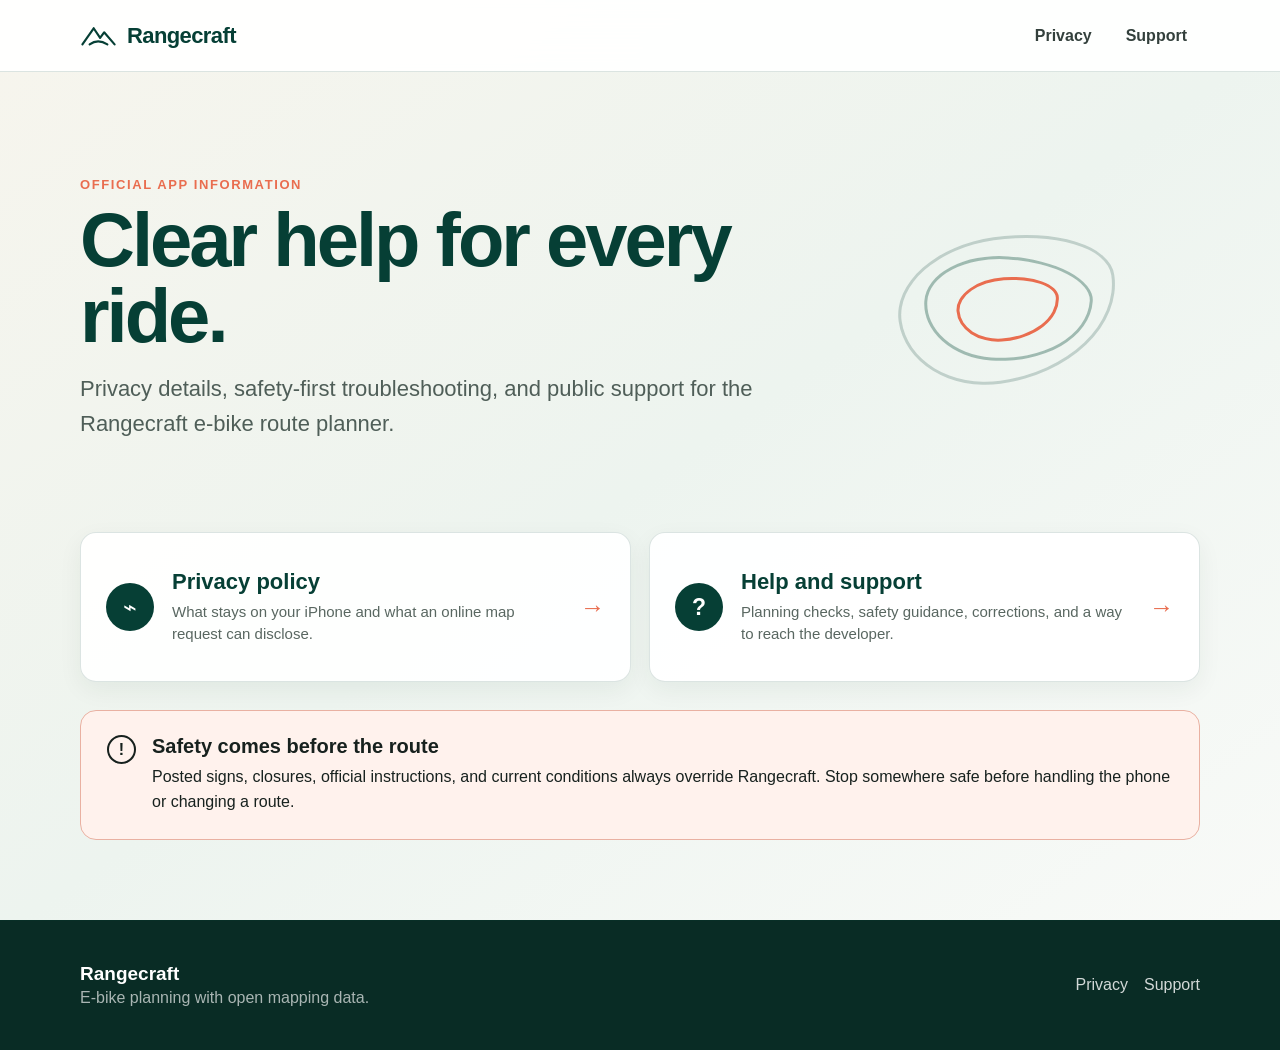
==== index.html @ 7d74fd7f "Publish Rangecraft privacy and support site" ====
<!doctype html>
<html lang="en">
  <head>
    <meta charset="UTF-8" />
    <meta name="viewport" content="width=device-width, initial-scale=1" />
    <meta name="description" content="Official privacy and support information for the Rangecraft e-bike route planner." />
    <meta name="color-scheme" content="light" />
    <title>Rangecraft · Privacy and Support</title>
    <link rel="canonical" href="https://moebiusrex.github.io/rangecraft-support/" />
    <link rel="stylesheet" href="styles.css" />
  </head>
  <body>
    <header class="site-header">
      <a class="brand" href="./" aria-label="Rangecraft support home">
        <svg viewBox="0 0 46 32" role="img" aria-label="Rangecraft mountain route mark">
          <path d="M3 27 17 7l8 12 5-7 13 15" />
          <path d="M12 27c7-5 14-5 22 0" />
        </svg>
        <span>Rangecraft</span>
      </a>
      <nav aria-label="Information pages">
        <a href="privacy/">Privacy</a>
        <a href="support/">Support</a>
      </nav>
    </header>

    <main class="page-shell">
      <section class="hero hero--home">
        <div>
          <p class="eyebrow">Official app information</p>
          <h1>Clear help for every ride.</h1>
          <p class="hero-copy">
            Privacy details, safety-first troubleshooting, and public support for the Rangecraft
            e-bike route planner.
          </p>
        </div>
        <div class="contours" aria-hidden="true"><span></span><span></span><span></span></div>
      </section>

      <section class="choice-grid" aria-label="Rangecraft information pages">
        <a class="choice-card" href="privacy/">
          <span class="choice-icon" aria-hidden="true">⌁</span>
          <span>
            <strong>Privacy policy</strong>
            <small>What stays on your iPhone and what an online map request can disclose.</small>
          </span>
          <span class="arrow" aria-hidden="true">→</span>
        </a>
        <a class="choice-card" href="support/">
          <span class="choice-icon" aria-hidden="true">?</span>
          <span>
            <strong>Help and support</strong>
            <small>Planning checks, safety guidance, corrections, and a way to reach the developer.</small>
          </span>
          <span class="arrow" aria-hidden="true">→</span>
        </a>
      </section>

      <section class="notice">
        <div class="notice-symbol" aria-hidden="true">!</div>
        <div>
          <h2>Safety comes before the route</h2>
          <p>
            Posted signs, closures, official instructions, and current conditions always override
            Rangecraft. Stop somewhere safe before handling the phone or changing a route.
          </p>
        </div>
      </section>
    </main>

    <footer class="site-footer">
      <div><strong>Rangecraft</strong><span>E-bike planning with open mapping data.</span></div>
      <div><a href="privacy/">Privacy</a><a href="support/">Support</a></div>
    </footer>
  </body>
</html>
---- styles.css ----
:root {
  color: #17211e;
  background: #f3f5ef;
  font-family: -apple-system, BlinkMacSystemFont, "Segoe UI", sans-serif;
  font-synthesis: none;
  text-rendering: optimizeLegibility;
  --ink: #17211e;
  --muted: #596761;
  --green: #063f35;
  --green-hover: #0a5547;
  --moss: #5f8b7f;
  --mint: #dfeae5;
  --sand: #f7f5ed;
  --coral: #e96d4f;
  --border: #d5dbd7;
}

* { box-sizing: border-box; }
html, body { min-width: 320px; min-height: 100%; margin: 0; }
body { background: linear-gradient(145deg, var(--sand), #edf4ef 48%, #fafbf9); }
a { color: var(--green); }
a:focus-visible { outline: 3px solid rgba(233, 109, 79, .45); outline-offset: 3px; border-radius: 4px; }

.site-header {
  min-height: 72px;
  display: flex;
  align-items: center;
  justify-content: space-between;
  gap: 24px;
  padding: 0 max(24px, calc((100vw - 1120px) / 2));
  border-bottom: 1px solid rgba(6, 63, 53, .14);
  background: rgba(255, 255, 255, .93);
  backdrop-filter: blur(16px);
  position: sticky;
  top: 0;
  z-index: 10;
}

.brand { display: inline-flex; align-items: center; gap: 10px; color: var(--green); text-decoration: none; font-size: 22px; font-weight: 750; letter-spacing: -.6px; }
.brand svg { width: 37px; height: 29px; fill: none; stroke: currentColor; stroke-width: 2.7; stroke-linecap: round; stroke-linejoin: round; }
.site-header nav { display: flex; align-items: center; gap: 8px; }
.site-header nav a { padding: 10px 13px; border-radius: 8px; color: #33403c; text-decoration: none; font-weight: 650; }
.site-header nav a:hover, .site-header nav a[aria-current="page"] { color: var(--green); background: #edf3f0; }

.page-shell { width: min(1120px, calc(100% - 40px)); margin: 0 auto; padding-bottom: 80px; }
.hero { min-height: 390px; display: grid; grid-template-columns: minmax(0, 680px) 1fr; align-items: center; gap: 56px; padding: 72px 0 58px; }
.hero--home { min-height: 460px; }
.hero h1 { max-width: 730px; margin: 10px 0 18px; color: var(--green); font-size: clamp(42px, 6vw, 76px); line-height: 1; letter-spacing: -3px; }
.hero-copy { max-width: 700px; margin: 0; color: #4f5e58; font-size: clamp(18px, 2vw, 22px); line-height: 1.55; }
.eyebrow, .kicker { margin: 0; color: var(--coral); font-size: 13px; font-weight: 750; letter-spacing: 1.6px; text-transform: uppercase; }
.contours { min-height: 250px; position: relative; }
.contours span { position: absolute; inset: 50%; width: 220px; height: 146px; border: 3px solid rgba(6, 63, 53, .2); border-radius: 48% 52% 58% 42% / 48% 37% 63% 52%; transform: translate(-50%, -50%) rotate(-8deg); }
.contours span:nth-child(2) { width: 168px; height: 105px; border-color: rgba(95, 139, 127, .55); transform: translate(-50%, -50%) rotate(4deg); }
.contours span:nth-child(3) { width: 103px; height: 64px; border-color: var(--coral); transform: translate(-50%, -50%) rotate(-4deg); }

.choice-grid, .card-grid { display: grid; grid-template-columns: repeat(2, minmax(0, 1fr)); gap: 18px; }
.choice-card, .card, .prose-section { border: 1px solid rgba(6, 63, 53, .14); border-radius: 16px; background: rgba(255, 255, 255, .94); box-shadow: 0 8px 24px rgba(20, 50, 41, .06); }
.choice-card { min-height: 150px; display: grid; grid-template-columns: auto 1fr auto; align-items: center; gap: 18px; padding: 25px; color: var(--ink); text-decoration: none; }
.choice-card:hover { border-color: rgba(6, 63, 53, .35); box-shadow: 0 12px 30px rgba(20, 50, 41, .1); transform: translateY(-1px); }
.choice-icon { width: 48px; height: 48px; display: grid; place-items: center; border-radius: 50%; color: white; background: var(--green); font-size: 23px; font-weight: 700; }
.choice-card strong, .choice-card small { display: block; }
.choice-card strong { color: var(--green); font-size: 22px; }
.choice-card small { margin-top: 6px; color: var(--muted); font-size: 15px; line-height: 1.45; }
.choice-card .arrow { color: var(--coral); font-size: 25px; }

.notice, .callout { display: grid; grid-template-columns: auto 1fr; gap: 16px; align-items: start; border-radius: 16px; }
.notice { margin-top: 28px; padding: 24px 26px; border: 1px solid #e9b1a2; background: #fff2ed; }
.notice-symbol, .callout-symbol { width: 29px; height: 29px; display: grid; place-items: center; border: 2px solid currentColor; border-radius: 50%; font-weight: 800; }
.notice h2, .callout h2 { margin: 0 0 6px; font-size: 20px; }
.notice p, .callout p { margin: 0; line-height: 1.58; }
.callout { margin-bottom: 28px; padding: 24px 26px; color: white; box-shadow: 0 14px 34px rgba(6, 63, 53, .13); }
.callout--green { background: var(--green); }
.callout--safety { background: #633023; }
.callout p { color: rgba(255, 255, 255, .84); }

.card { padding: 25px; }
.card-icon { display: block; color: var(--green); font-size: 25px; font-weight: 750; }
.card h2, .prose-section h2 { color: #16352d; letter-spacing: -.35px; }
.card h2 { margin: 13px 0 8px; font-size: 20px; }
.card p, .prose-section p { margin: 0; color: var(--muted); line-height: 1.64; }
.card a, .prose-section a { font-weight: 680; }

.prose-section { margin-top: 28px; padding: clamp(25px, 4vw, 42px); }
.prose-section > h2:first-of-type { margin: 8px 0 11px; font-size: clamp(25px, 3vw, 34px); }
.provider-table { margin-top: 24px; border: 1px solid var(--border); border-radius: 12px; overflow: hidden; }
.provider-table > div { display: grid; grid-template-columns: 1.05fr 1.2fr 1.55fr; gap: 18px; padding: 14px 16px; border-top: 1px solid var(--border); align-items: center; }
.provider-table > div:first-child { border-top: 0; }
.provider-heading { background: #edf3f0; color: var(--green); font-size: 13px; font-weight: 750; }
.stacked-prose { display: grid; gap: 10px; }
.stacked-prose h2 { margin: 22px 0 0; font-size: 22px; }
.stacked-prose h2:first-child { margin-top: 0; }
.support-contact { background: linear-gradient(135deg, rgba(255, 255, 255, .97), rgba(223, 234, 229, .9)); }
.privacy-warning { max-width: 790px; margin-top: 20px; padding: 14px 16px; border: 1px solid #e1bd72; border-radius: 10px; color: #684e19; background: #fff8e7; line-height: 1.5; }
.privacy-warning strong { display: block; margin-bottom: 3px; }
.primary-link { width: fit-content; min-height: 48px; display: inline-flex; align-items: center; gap: 10px; margin-top: 20px; padding: 11px 17px; border-radius: 9px; color: white !important; background: var(--green); text-decoration: none; }
.primary-link:hover { background: var(--green-hover); }
.contact-secondary { margin-top: 17px !important; font-size: 14px; }

.site-footer { min-height: 130px; display: flex; align-items: center; justify-content: space-between; gap: 28px; padding: 28px max(24px, calc((100vw - 1120px) / 2)); border-top: 1px solid rgba(6, 63, 53, .14); color: white; background: #092c25; }
.site-footer > div { display: flex; align-items: center; gap: 16px; }
.site-footer > div:first-child { display: grid; gap: 4px; }
.site-footer strong { font-size: 19px; }
.site-footer span { color: rgba(255, 255, 255, .65); }
.site-footer a { color: rgba(255, 255, 255, .82); text-decoration: none; }
.site-footer a:hover { color: white; text-decoration: underline; }

@media (max-width: 800px) {
  .hero { grid-template-columns: 1fr; min-height: 0; padding: 64px 0 48px; }
  .hero--home { min-height: 0; }
  .contours { display: none; }
}

@media (max-width: 640px) {
  .site-header { min-height: 64px; padding: 0 16px; }
  .brand { font-size: 19px; }
  .brand svg { width: 32px; }
  .site-header nav a { padding: 9px 8px; font-size: 14px; }
  .page-shell { width: min(100% - 28px, 1120px); padding-bottom: 52px; }
  .hero { padding: 48px 0 36px; }
  .hero h1 { font-size: 43px; letter-spacing: -2px; }
  .choice-grid, .card-grid { grid-template-columns: 1fr; }
  .choice-card { grid-template-columns: auto 1fr; }
  .choice-card .arrow { display: none; }
  .notice, .callout { padding: 20px; }
  .provider-table { border: 0; display: grid; gap: 10px; overflow: visible; }
  .provider-table > div { grid-template-columns: 1fr; gap: 4px; border: 1px solid var(--border); border-radius: 10px; background: white; }
  .provider-heading { display: none !important; }
  .site-footer { align-items: flex-start; flex-direction: column; }
  .site-footer > div:last-child { flex-wrap: wrap; }
}

@media (prefers-reduced-motion: reduce) {
  *, *::before, *::after { scroll-behavior: auto !important; transition-duration: .01ms !important; }
}
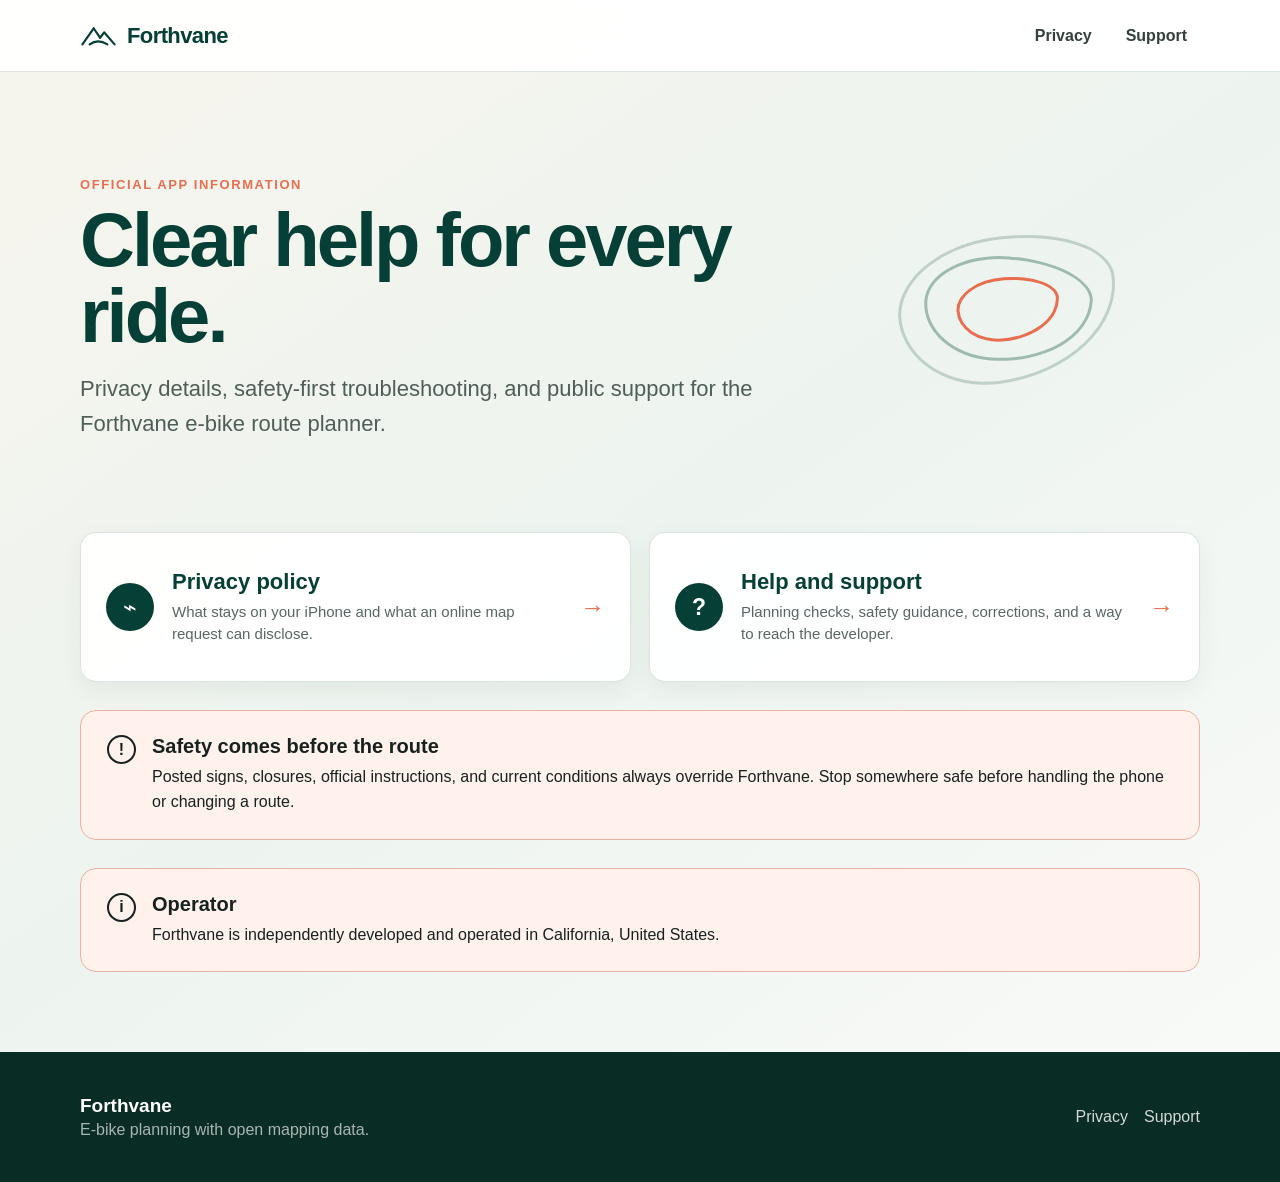
==== commit a231b749: "Remove personal identity from Forthvane support pages" ====
--- a/index.html
+++ b/index.html
@@ -3,20 +3,20 @@
   <head>
     <meta charset="UTF-8" />
     <meta name="viewport" content="width=device-width, initial-scale=1" />
-    <meta name="description" content="Official privacy and support information for the Rangecraft e-bike route planner." />
+    <meta name="description" content="Official privacy and support information for the Forthvane e-bike route planner." />
     <meta name="color-scheme" content="light" />
-    <title>Rangecraft · Privacy and Support</title>
-    <link rel="canonical" href="https://moebiusrex.github.io/rangecraft-support/" />
+    <title>Forthvane · Privacy and Support</title>
+    <link rel="canonical" href="https://moebiusrex.github.io/forthvane-support/" />
     <link rel="stylesheet" href="styles.css" />
   </head>
   <body>
     <header class="site-header">
-      <a class="brand" href="./" aria-label="Rangecraft support home">
-        <svg viewBox="0 0 46 32" role="img" aria-label="Rangecraft mountain route mark">
+      <a class="brand" href="./" aria-label="Forthvane support home">
+        <svg viewBox="0 0 46 32" role="img" aria-label="Forthvane mountain route mark">
           <path d="M3 27 17 7l8 12 5-7 13 15" />
           <path d="M12 27c7-5 14-5 22 0" />
         </svg>
-        <span>Rangecraft</span>
+        <span>Forthvane</span>
       </a>
       <nav aria-label="Information pages">
         <a href="privacy/">Privacy</a>
@@ -30,14 +30,14 @@
           <p class="eyebrow">Official app information</p>
           <h1>Clear help for every ride.</h1>
           <p class="hero-copy">
-            Privacy details, safety-first troubleshooting, and public support for the Rangecraft
+            Privacy details, safety-first troubleshooting, and public support for the Forthvane
             e-bike route planner.
           </p>
         </div>
         <div class="contours" aria-hidden="true"><span></span><span></span><span></span></div>
       </section>
 
-      <section class="choice-grid" aria-label="Rangecraft information pages">
+      <section class="choice-grid" aria-label="Forthvane information pages">
         <a class="choice-card" href="privacy/">
           <span class="choice-icon" aria-hidden="true">⌁</span>
           <span>
@@ -62,14 +62,22 @@
           <h2>Safety comes before the route</h2>
           <p>
             Posted signs, closures, official instructions, and current conditions always override
-            Rangecraft. Stop somewhere safe before handling the phone or changing a route.
+            Forthvane. Stop somewhere safe before handling the phone or changing a route.
           </p>
+        </div>
+      </section>
+
+      <section class="notice">
+        <div class="notice-symbol" aria-hidden="true">i</div>
+        <div>
+          <h2>Operator</h2>
+          <p>Forthvane is independently developed and operated in California, United States.</p>
         </div>
       </section>
     </main>
 
     <footer class="site-footer">
-      <div><strong>Rangecraft</strong><span>E-bike planning with open mapping data.</span></div>
+      <div><strong>Forthvane</strong><span>E-bike planning with open mapping data.</span></div>
       <div><a href="privacy/">Privacy</a><a href="support/">Support</a></div>
     </footer>
   </body>
